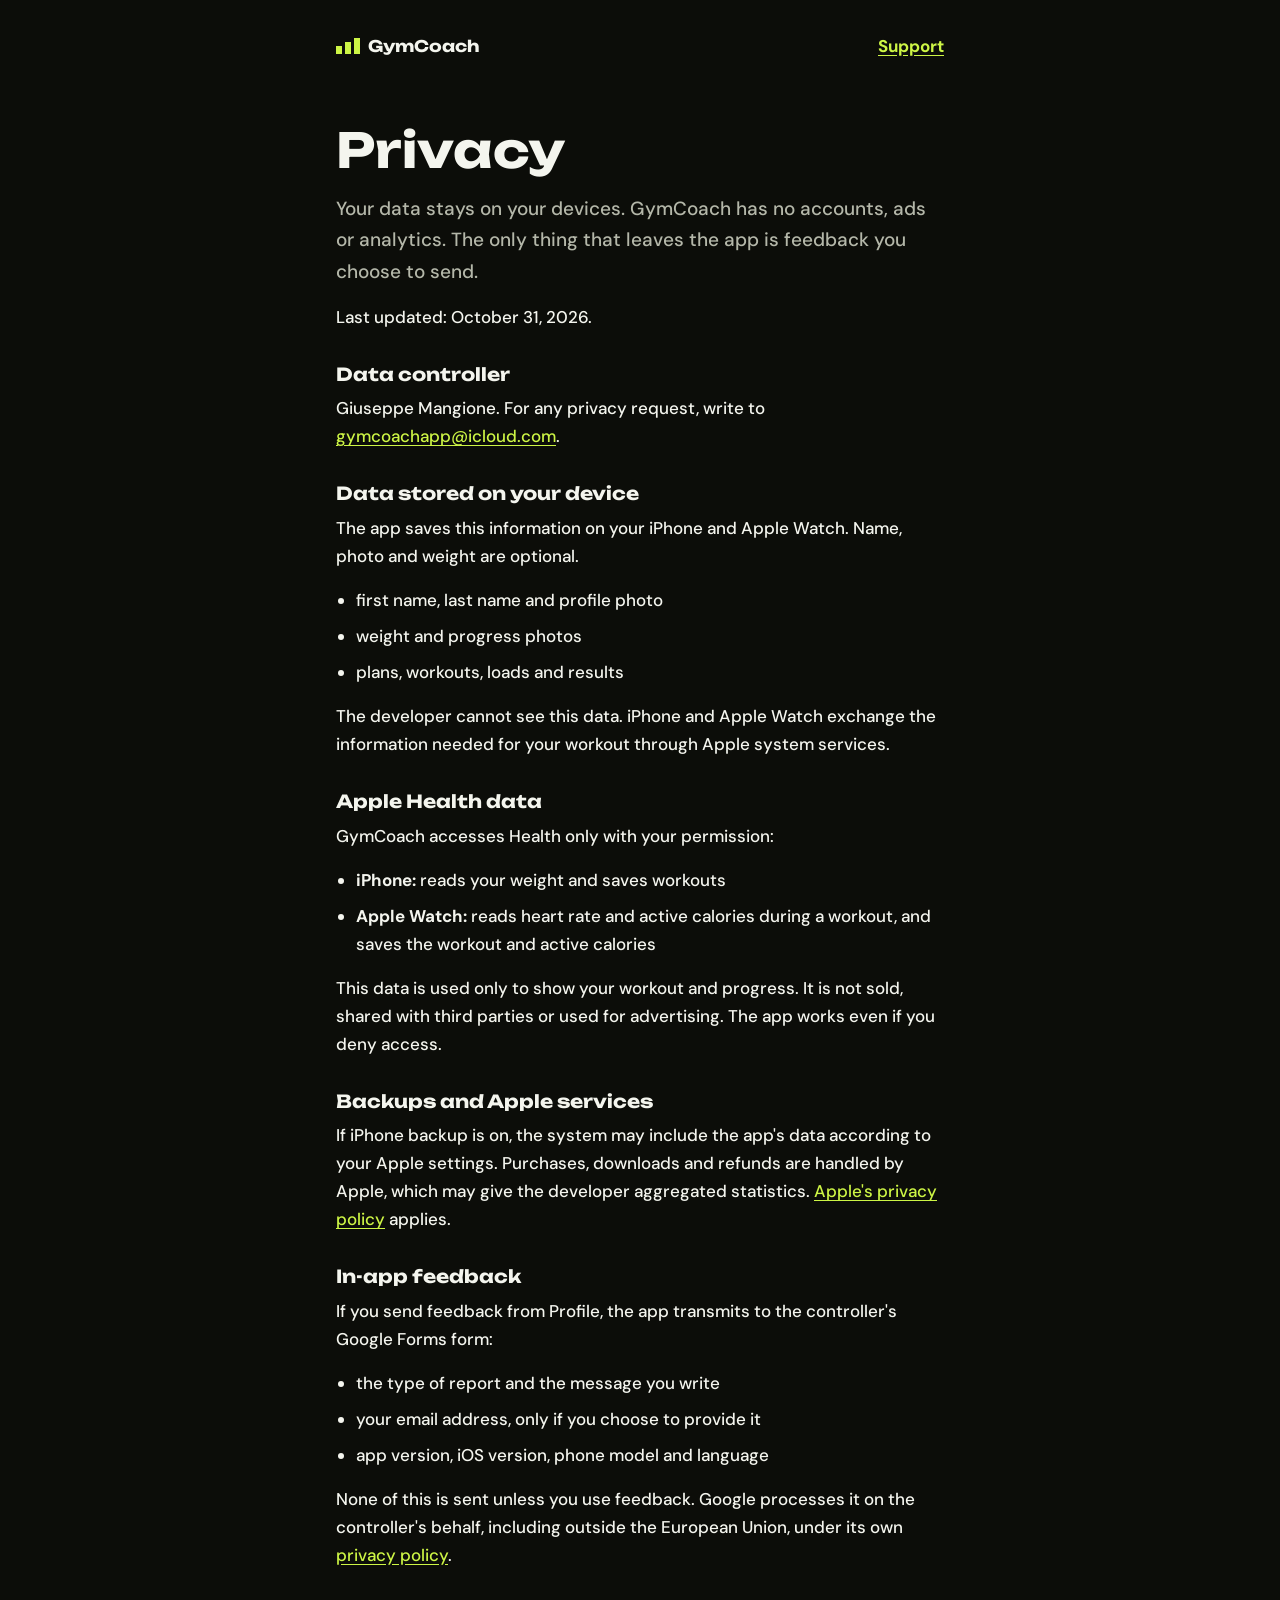
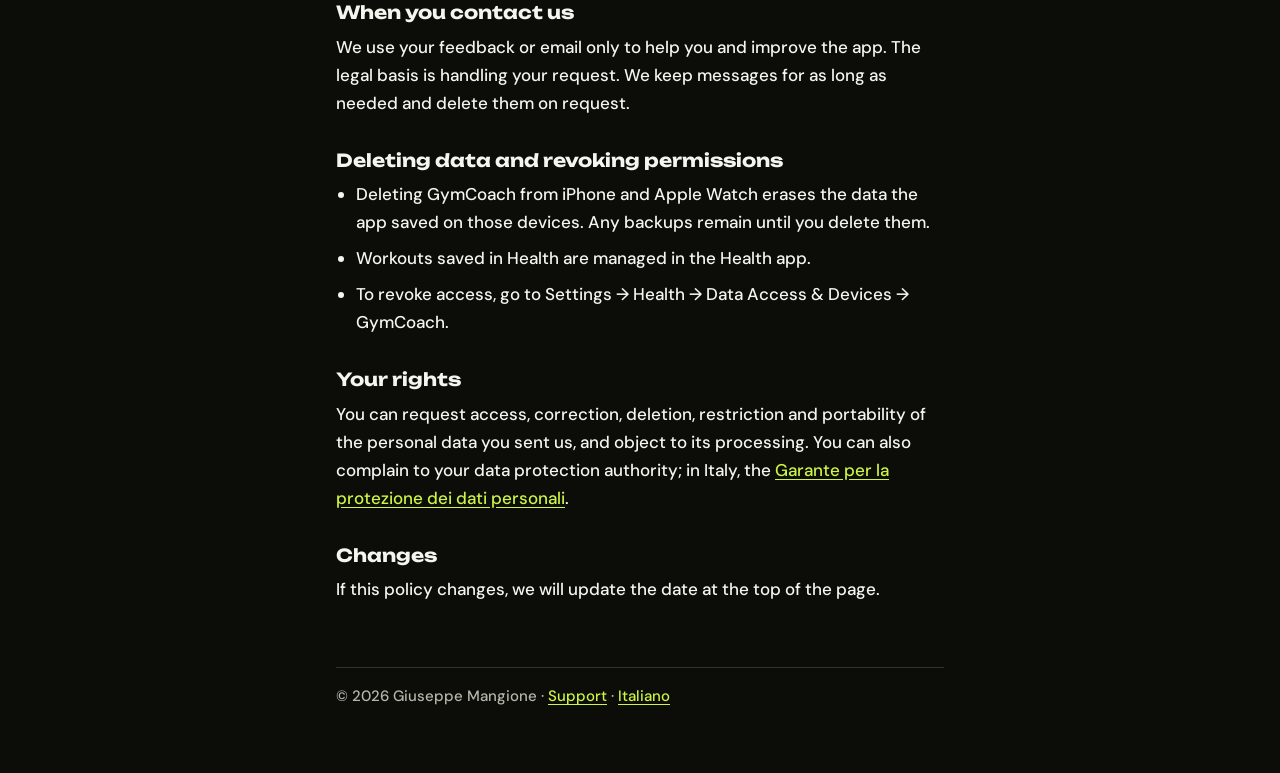
==== privacy-en.html @ a8a5a1b6 "Add files via upload" ====
<!doctype html>
<html lang="en">
<head>
  <meta charset="utf-8">
  <meta name="viewport" content="width=device-width, initial-scale=1">
  <title>GymCoach Privacy</title>
  <meta name="description" content="What data GymCoach uses and how it stays under your control.">
  <link rel="stylesheet" href="style.css">
</head>
<body>
  <div class="page">
    <nav>
      <a class="brand" href="support-en.html">GymCoach</a>
      <a href="support-en.html">Support</a>
    </nav>
    <main>
      <h1>Privacy</h1>
      <p class="lead">Your data stays on your devices. GymCoach has no accounts, ads or analytics. The only thing that leaves the app is feedback you choose to send.</p>
      <p>Last updated: October 31, 2026.</p>

      <h2>Data controller</h2>
      <p>Giuseppe Mangione. For any privacy request, write to <a href="mailto:gymcoachapp@icloud.com">gymcoachapp@icloud.com</a>.</p>

      <h2>Data stored on your device</h2>
      <p>The app saves this information on your iPhone and Apple Watch. Name, photo and weight are optional.</p>
      <ul>
        <li>first name, last name and profile photo</li>
        <li>weight and progress photos</li>
        <li>plans, workouts, loads and results</li>
      </ul>
      <p>The developer cannot see this data. iPhone and Apple Watch exchange the information needed for your workout through Apple system services.</p>

      <h2>Apple Health data</h2>
      <p>GymCoach accesses Health only with your permission:</p>
      <ul>
        <li><strong>iPhone:</strong> reads your weight and saves workouts</li>
        <li><strong>Apple Watch:</strong> reads heart rate and active calories during a workout, and saves the workout and active calories</li>
      </ul>
      <p>This data is used only to show your workout and progress. It is not sold, shared with third parties or used for advertising. The app works even if you deny access.</p>

      <h2>Backups and Apple services</h2>
      <p>If iPhone backup is on, the system may include the app's data according to your Apple settings. Purchases, downloads and refunds are handled by Apple, which may give the developer aggregated statistics. <a href="https://www.apple.com/legal/privacy/">Apple's privacy policy</a> applies.</p>

      <h2>In-app feedback</h2>
      <p>If you send feedback from Profile, the app transmits to the controller's Google Forms form:</p>
      <ul>
        <li>the type of report and the message you write</li>
        <li>your email address, only if you choose to provide it</li>
        <li>app version, iOS version, phone model and language</li>
      </ul>
      <p>None of this is sent unless you use feedback. Google processes it on the controller's behalf, including outside the European Union, under its own <a href="https://policies.google.com/privacy">privacy policy</a>.</p>

      <h2>When you contact us</h2>
      <p>We use your feedback or email only to help you and improve the app. The legal basis is handling your request. We keep messages for as long as needed and delete them on request.</p>

      <h2>Deleting data and revoking permissions</h2>
      <ul>
        <li>Deleting GymCoach from iPhone and Apple Watch erases the data the app saved on those devices. Any backups remain until you delete them.</li>
        <li>Workouts saved in Health are managed in the Health app.</li>
        <li>To revoke access, go to Settings → Health → Data Access &amp; Devices → GymCoach.</li>
      </ul>

      <h2>Your rights</h2>
      <p>You can request access, correction, deletion, restriction and portability of the personal data you sent us, and object to its processing. You can also complain to your data protection authority; in Italy, the <a href="https://www.garanteprivacy.it">Garante per la protezione dei dati personali</a>.</p>

      <h2>Changes</h2>
      <p>If this policy changes, we will update the date at the top of the page.</p>
    </main>
    <footer>© 2026 Giuseppe Mangione · <a href="support-en.html">Support</a> · <a href="privacy.html" lang="it">Italiano</a></footer>
  </div>
</body>
</html>
---- style.css ----
@font-face { font-family: "Unbounded"; src: url("Unbounded-Bold.ttf"); font-weight: 700; font-display: swap; }
@font-face { font-family: "DM Sans"; src: url("DMSans-Medium.ttf"); font-weight: 500; font-display: swap; }
@font-face { font-family: "DM Sans"; src: url("DMSans-Bold.ttf"); font-weight: 700; font-display: swap; }

:root {
  --background: #0c0d09;
  --surface: #181a12;
  --border: #30332a;
  --text: #f4f5ee;
  --text-muted: #b4b7a9;
  --primary: #cdf545;
  --on-primary: #101204;
  --space-s: 8px;
  --space-m: 16px;
  --space-l: 32px;
  --space-xl: 64px;
  --measure: 40rem;
}

* { box-sizing: border-box; }

html { color-scheme: dark; -webkit-text-size-adjust: 100%; }

body {
  margin: 0;
  background: var(--background);
  color: var(--text);
  font: 500 1.0625rem/1.65 "DM Sans", system-ui, sans-serif;
}

.page {
  max-width: var(--measure);
  margin: 0 auto;
  padding: var(--space-l) var(--space-m) var(--space-xl);
}

.brand {
  display: inline-flex;
  align-items: center;
  gap: var(--space-s);
  color: var(--text);
  font: 700 1rem/1 "Unbounded", sans-serif;
  text-decoration: none;
}

/* I mattoncini della serie: lo stesso segno dell'app. */
.brand::before {
  content: "";
  width: 24px;
  height: 16px;
  background:
    linear-gradient(var(--primary) 0 0) 0 100% / 6px 8px no-repeat,
    linear-gradient(var(--primary) 0 0) 9px 100% / 6px 12px no-repeat,
    linear-gradient(var(--primary) 0 0) 18px 100% / 6px 16px no-repeat;
}

nav { display: flex; flex-wrap: wrap; justify-content: space-between; gap: var(--space-m); align-items: center; }
nav a:not(.brand) { font-weight: 700; }

h1 {
  margin: var(--space-xl) 0 var(--space-m);
  font: 700 clamp(2rem, 8vw, 3rem)/1.1 "Unbounded", sans-serif;
  overflow-wrap: anywhere;
}

h2 {
  margin: var(--space-l) 0 var(--space-s);
  font: 700 1.125rem/1.3 "Unbounded", sans-serif;
}

p, ul { margin: 0 0 var(--space-m); }
ul { padding-left: 1.25rem; }
li { margin-bottom: var(--space-s); }

.lead { color: var(--text-muted); font-size: 1.1875rem; }

a { color: var(--primary); text-underline-offset: 3px; }
a:focus-visible { outline: 2px solid var(--primary); outline-offset: 3px; }

.contact {
  margin: var(--space-l) 0;
  padding: var(--space-m);
  background: var(--surface);
  border: 1px solid var(--border);
}

.contact p:last-child { margin-bottom: 0; }

.button {
  display: inline-block;
  padding: 12px 20px;
  background: var(--primary);
  color: var(--on-primary);
  font-weight: 700;
  text-decoration: none;
  overflow-wrap: anywhere;
}

footer {
  margin-top: var(--space-xl);
  padding-top: var(--space-m);
  border-top: 1px solid var(--border);
  color: var(--text-muted);
  font-size: 0.9375rem;
}
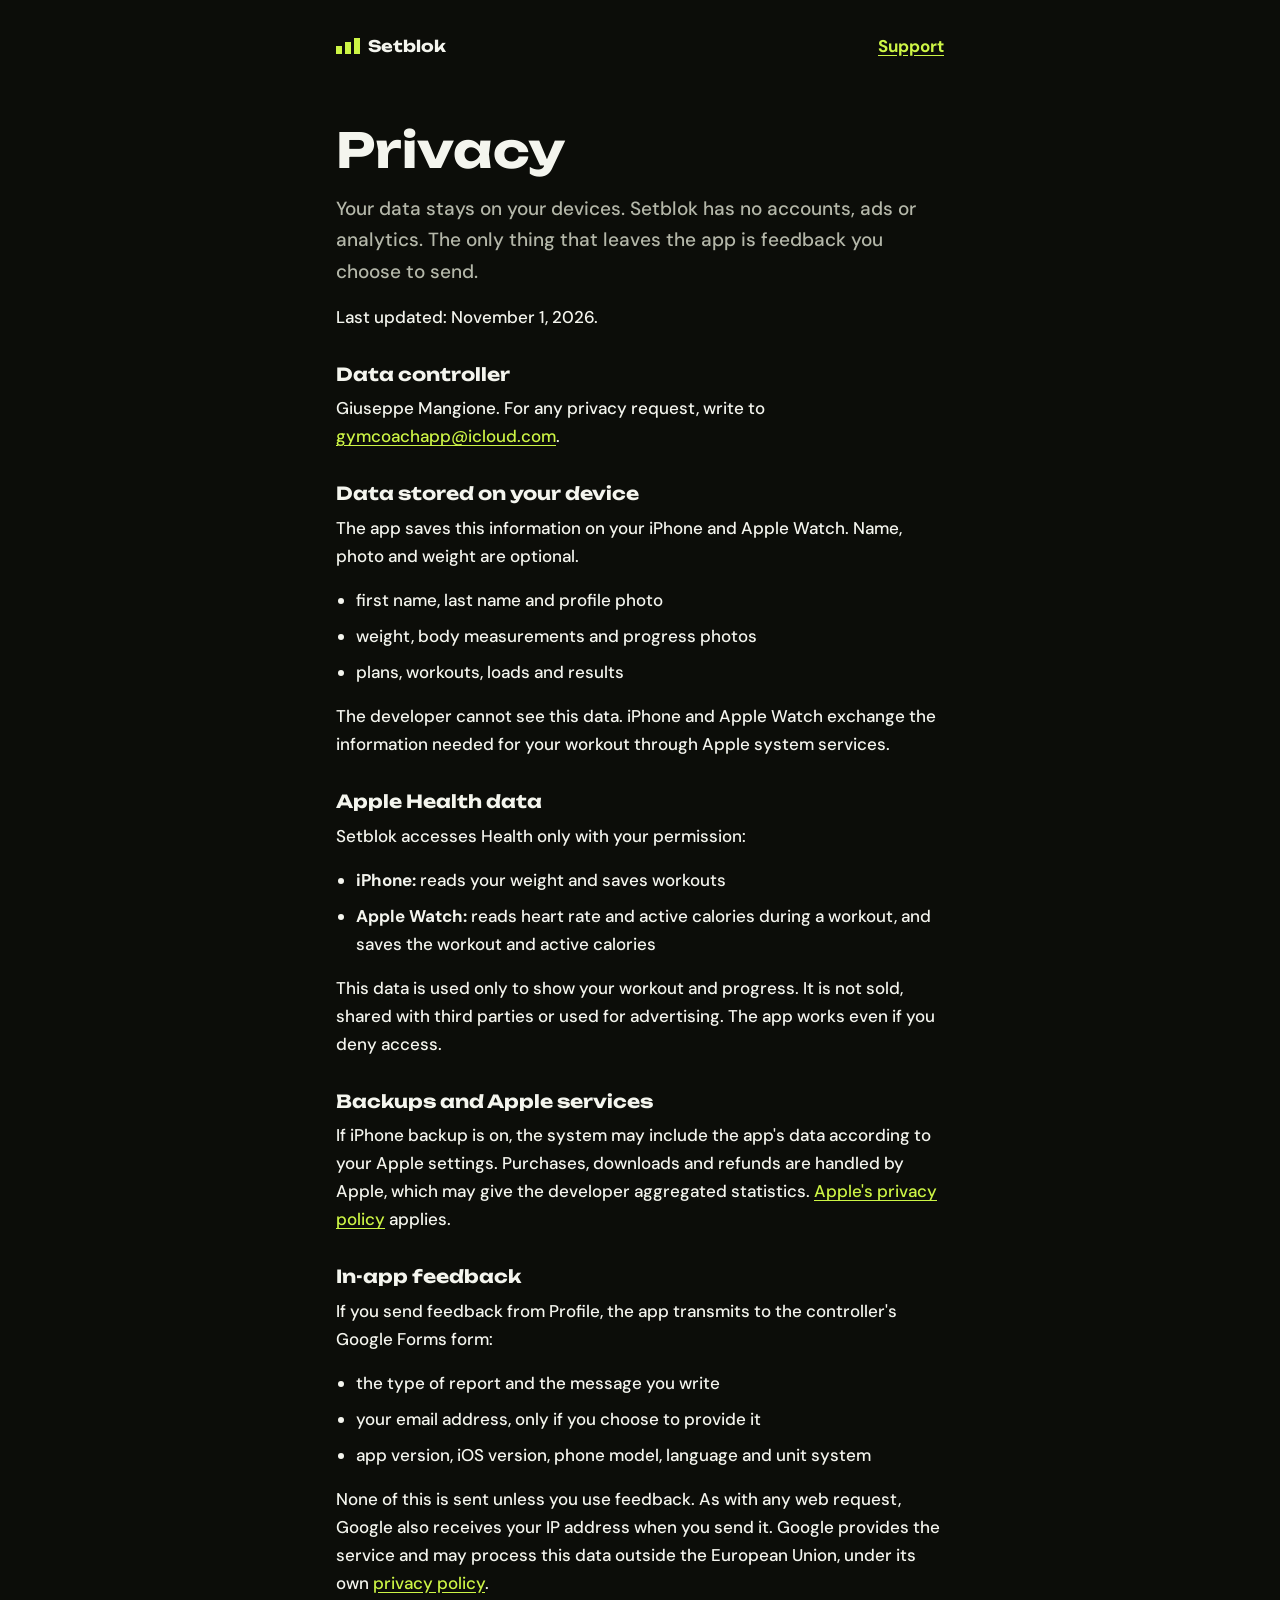
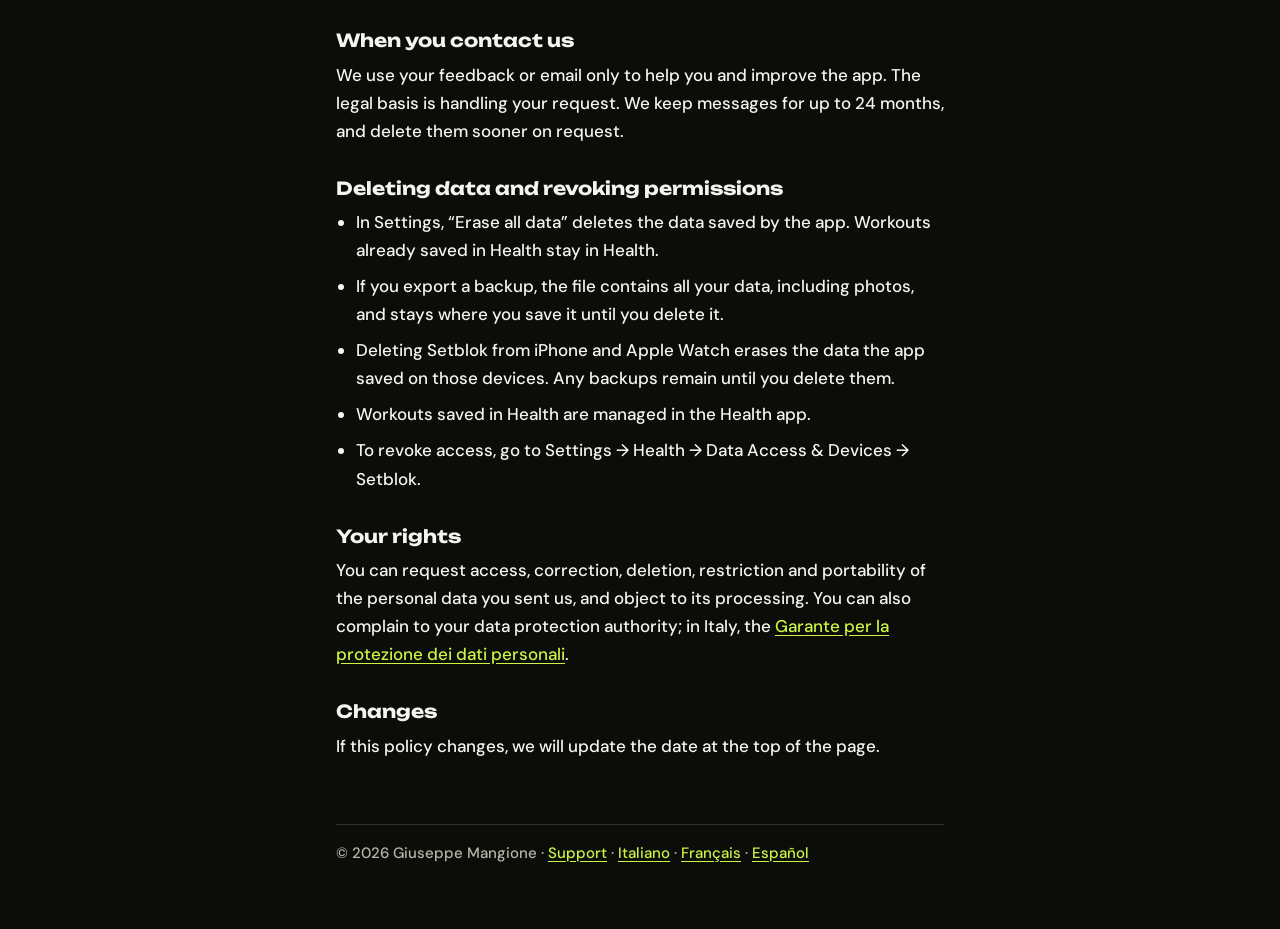
==== commit 435666d8: "Setblok: nuovo nome, pagine in francese e spagnolo" ====
--- a/privacy-en.html
+++ b/privacy-en.html
@@ -3,20 +3,20 @@
 <head>
   <meta charset="utf-8">
   <meta name="viewport" content="width=device-width, initial-scale=1">
-  <title>GymCoach Privacy</title>
-  <meta name="description" content="What data GymCoach uses and how it stays under your control.">
+  <title>Setblok Privacy</title>
+  <meta name="description" content="What data Setblok uses and how it stays under your control.">
   <link rel="stylesheet" href="style.css">
 </head>
 <body>
   <div class="page">
     <nav>
-      <a class="brand" href="support-en.html">GymCoach</a>
+      <a class="brand" href="support-en.html">Setblok</a>
       <a href="support-en.html">Support</a>
     </nav>
     <main>
       <h1>Privacy</h1>
-      <p class="lead">Your data stays on your devices. GymCoach has no accounts, ads or analytics. The only thing that leaves the app is feedback you choose to send.</p>
-      <p>Last updated: October 31, 2026.</p>
+      <p class="lead">Your data stays on your devices. Setblok has no accounts, ads or analytics. The only thing that leaves the app is feedback you choose to send.</p>
+      <p>Last updated: November 1, 2026.</p>
 
       <h2>Data controller</h2>
       <p>Giuseppe Mangione. For any privacy request, write to <a href="mailto:gymcoachapp@icloud.com">gymcoachapp@icloud.com</a>.</p>
@@ -25,13 +25,13 @@
       <p>The app saves this information on your iPhone and Apple Watch. Name, photo and weight are optional.</p>
       <ul>
         <li>first name, last name and profile photo</li>
-        <li>weight and progress photos</li>
+        <li>weight, body measurements and progress photos</li>
         <li>plans, workouts, loads and results</li>
       </ul>
       <p>The developer cannot see this data. iPhone and Apple Watch exchange the information needed for your workout through Apple system services.</p>
 
       <h2>Apple Health data</h2>
-      <p>GymCoach accesses Health only with your permission:</p>
+      <p>Setblok accesses Health only with your permission:</p>
       <ul>
         <li><strong>iPhone:</strong> reads your weight and saves workouts</li>
         <li><strong>Apple Watch:</strong> reads heart rate and active calories during a workout, and saves the workout and active calories</li>
@@ -46,18 +46,20 @@
       <ul>
         <li>the type of report and the message you write</li>
         <li>your email address, only if you choose to provide it</li>
-        <li>app version, iOS version, phone model and language</li>
+        <li>app version, iOS version, phone model, language and unit system</li>
       </ul>
-      <p>None of this is sent unless you use feedback. Google processes it on the controller's behalf, including outside the European Union, under its own <a href="https://policies.google.com/privacy">privacy policy</a>.</p>
+      <p>None of this is sent unless you use feedback. As with any web request, Google also receives your IP address when you send it. Google provides the service and may process this data outside the European Union, under its own <a href="https://policies.google.com/privacy">privacy policy</a>.</p>
 
       <h2>When you contact us</h2>
-      <p>We use your feedback or email only to help you and improve the app. The legal basis is handling your request. We keep messages for as long as needed and delete them on request.</p>
+      <p>We use your feedback or email only to help you and improve the app. The legal basis is handling your request. We keep messages for up to 24 months, and delete them sooner on request.</p>
 
       <h2>Deleting data and revoking permissions</h2>
       <ul>
-        <li>Deleting GymCoach from iPhone and Apple Watch erases the data the app saved on those devices. Any backups remain until you delete them.</li>
+        <li>In Settings, “Erase all data” deletes the data saved by the app. Workouts already saved in Health stay in Health.</li>
+        <li>If you export a backup, the file contains all your data, including photos, and stays where you save it until you delete it.</li>
+        <li>Deleting Setblok from iPhone and Apple Watch erases the data the app saved on those devices. Any backups remain until you delete them.</li>
         <li>Workouts saved in Health are managed in the Health app.</li>
-        <li>To revoke access, go to Settings → Health → Data Access &amp; Devices → GymCoach.</li>
+        <li>To revoke access, go to Settings → Health → Data Access &amp; Devices → Setblok.</li>
       </ul>
 
       <h2>Your rights</h2>
@@ -66,7 +68,7 @@
       <h2>Changes</h2>
       <p>If this policy changes, we will update the date at the top of the page.</p>
     </main>
-    <footer>© 2026 Giuseppe Mangione · <a href="support-en.html">Support</a> · <a href="privacy.html" lang="it">Italiano</a></footer>
+    <footer>© 2026 Giuseppe Mangione · <a href="support-en.html">Support</a> · <a href="privacy.html" lang="it">Italiano</a> · <a href="privacy-fr.html" lang="fr">Français</a> · <a href="privacy-es.html" lang="es">Español</a></footer>
   </div>
 </body>
 </html>
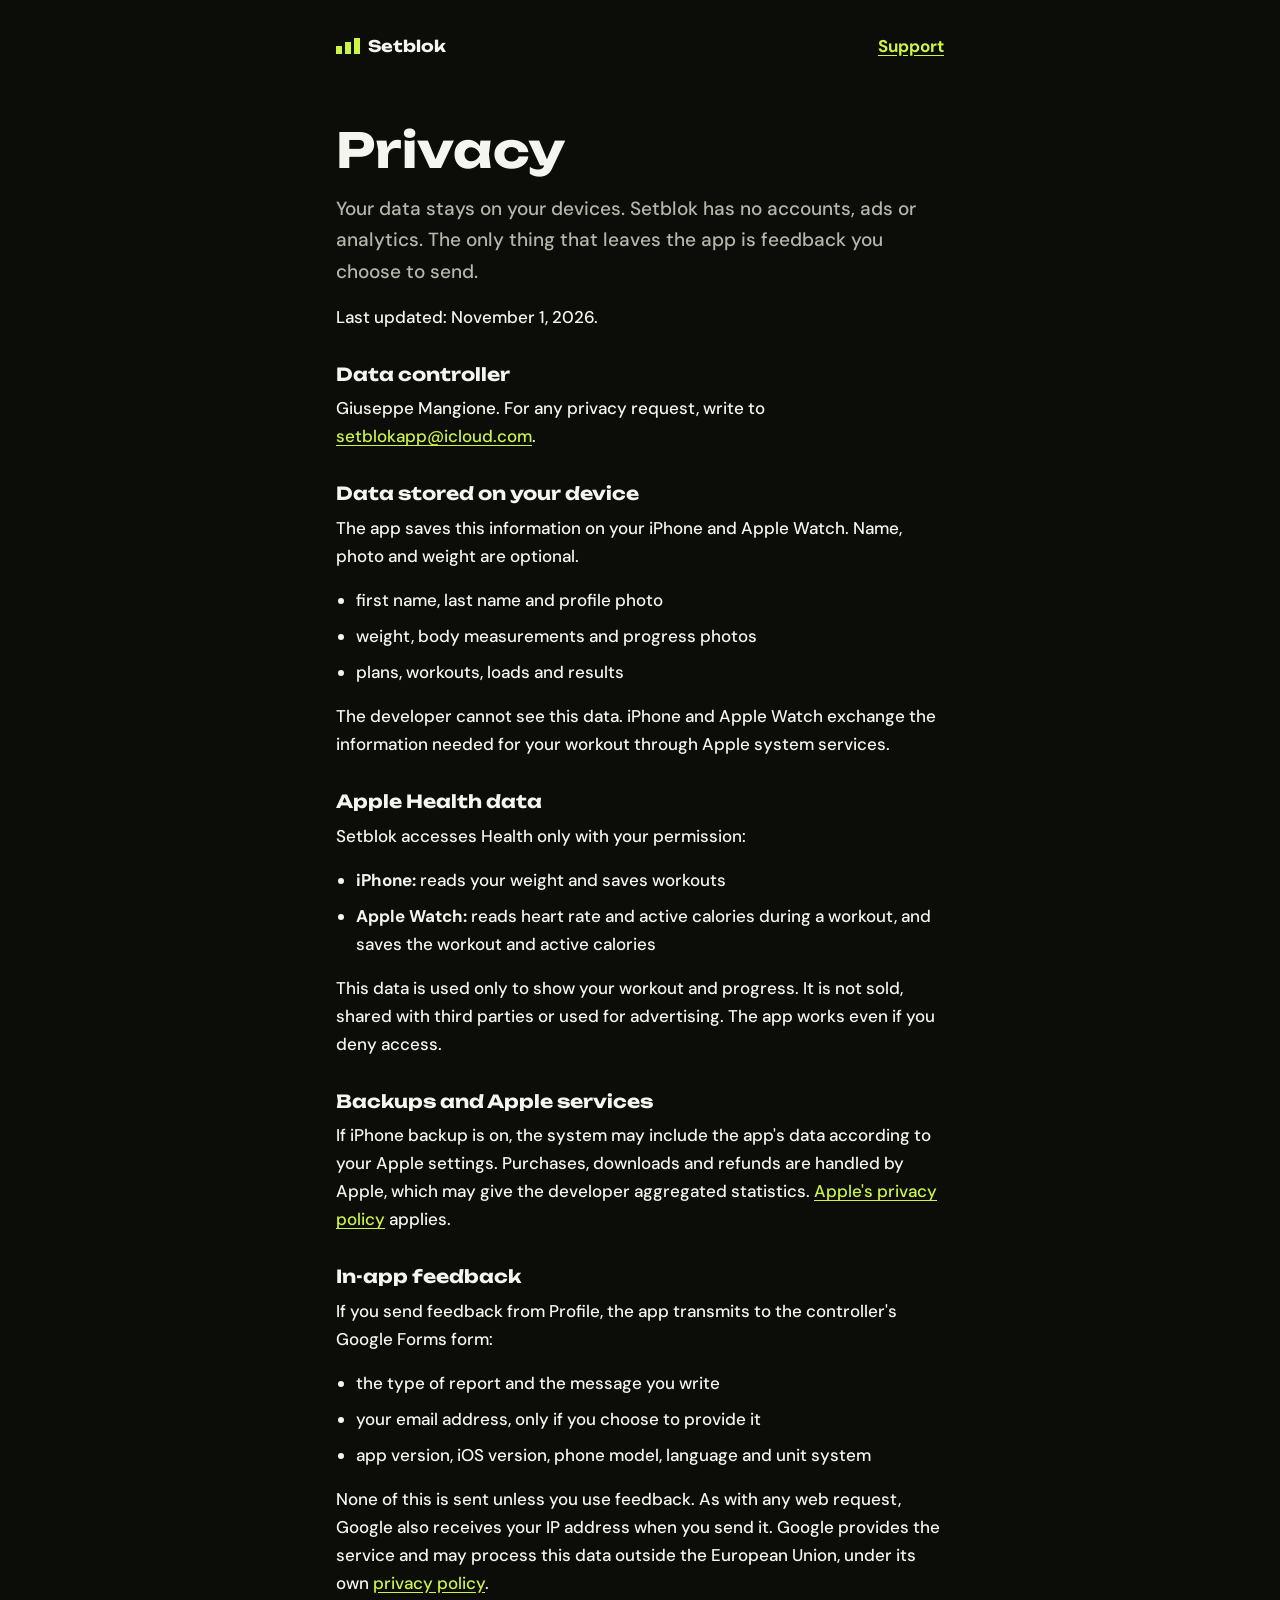
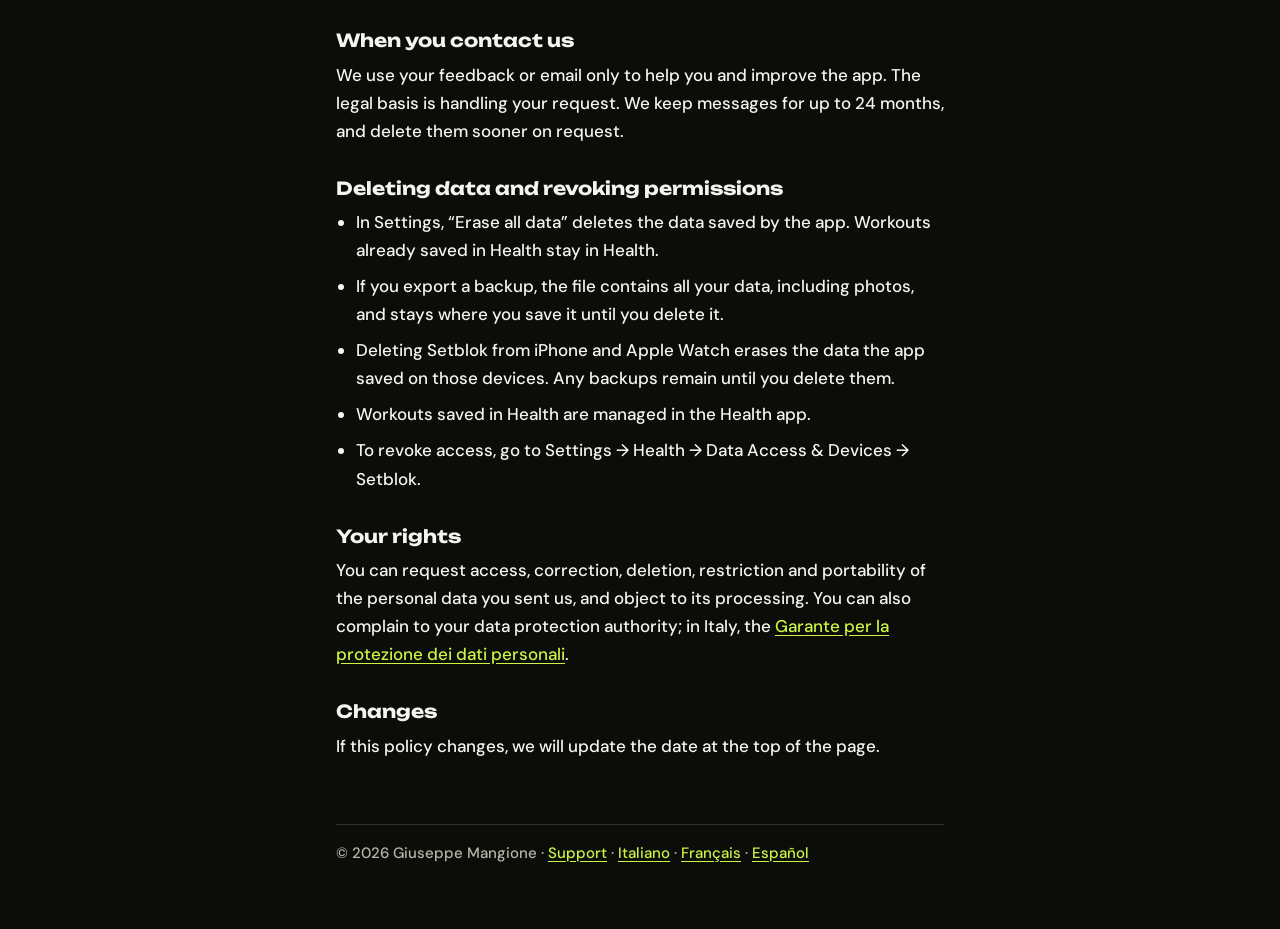
==== commit f9277333: "Setblok: nuovo indirizzo email di supporto" ====
--- a/privacy-en.html
+++ b/privacy-en.html
@@ -19,7 +19,7 @@
       <p>Last updated: November 1, 2026.</p>
 
       <h2>Data controller</h2>
-      <p>Giuseppe Mangione. For any privacy request, write to <a href="mailto:gymcoachapp@icloud.com">gymcoachapp@icloud.com</a>.</p>
+      <p>Giuseppe Mangione. For any privacy request, write to <a href="mailto:setblokapp@icloud.com">setblokapp@icloud.com</a>.</p>
 
       <h2>Data stored on your device</h2>
       <p>The app saves this information on your iPhone and Apple Watch. Name, photo and weight are optional.</p>
